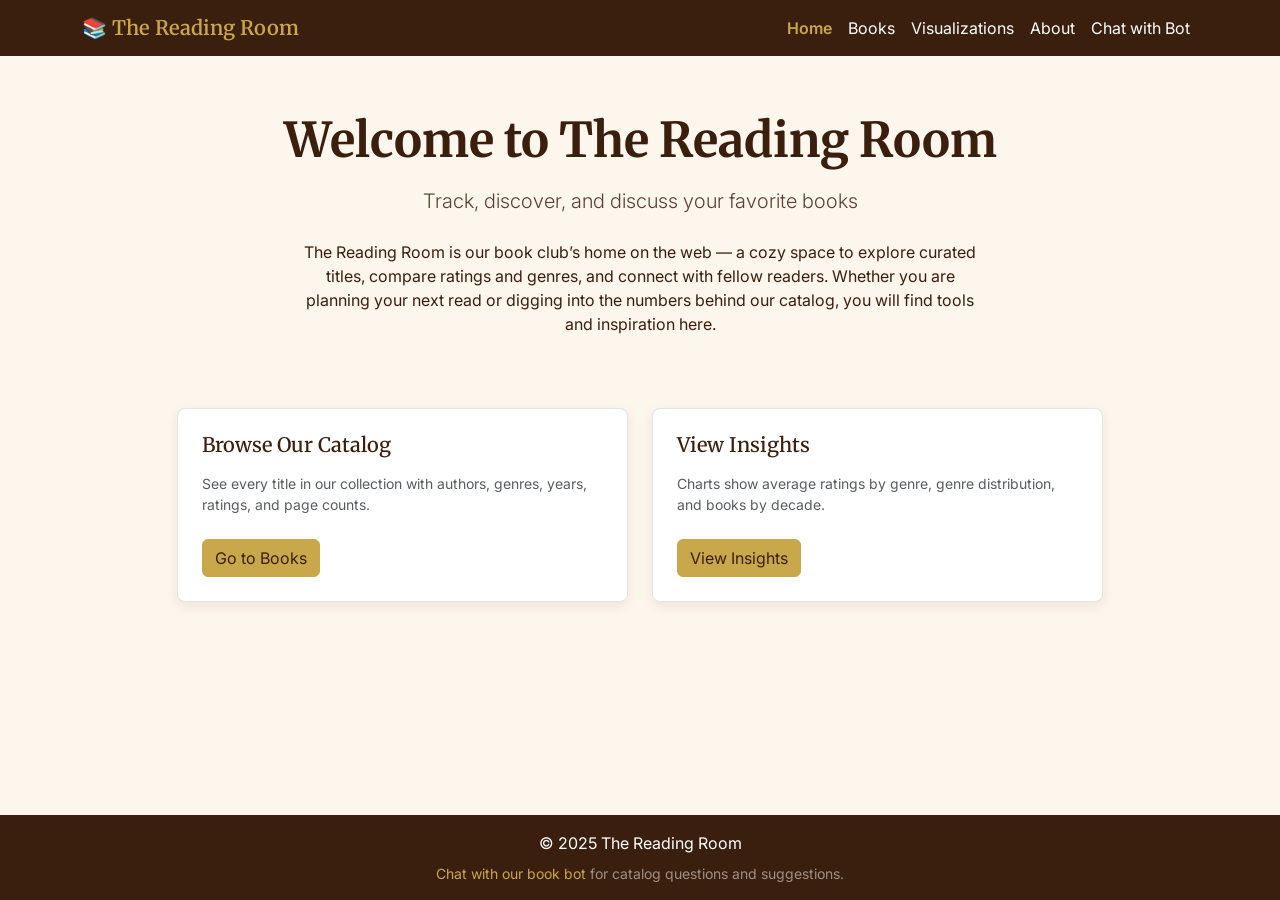
==== index.html @ a320f23f "Initial project setup" ====
<!DOCTYPE html>
<html lang="en">
  <head>
    <meta charset="UTF-8" />
    <meta name="viewport" content="width=device-width, initial-scale=1" />
    <title>The Reading Room — Home</title>
    <link rel="preconnect" href="https://fonts.googleapis.com" />
    <link rel="preconnect" href="https://fonts.gstatic.com" crossorigin />
    <link
      href="https://fonts.googleapis.com/css2?family=Inter:wght@400;500;600&family=Merriweather:wght@400;600;700&display=swap"
      rel="stylesheet"
    />
    <link
      href="https://cdn.jsdelivr.net/npm/bootstrap@5.3.3/dist/css/bootstrap.min.css"
      rel="stylesheet"
    />
    <link rel="stylesheet" href="styles.css" />
  </head>
  <body>
    <nav class="navbar navbar-expand-lg navbar-dark navbar-site">
      <div class="container">
        <a class="navbar-brand" href="index.html">📚 The Reading Room</a>
        <button
          class="navbar-toggler"
          type="button"
          data-bs-toggle="collapse"
          data-bs-target="#mainNav"
          aria-controls="mainNav"
          aria-expanded="false"
          aria-label="Toggle navigation"
        >
          <span class="navbar-toggler-icon"></span>
        </button>
        <div class="collapse navbar-collapse" id="mainNav">
          <ul class="navbar-nav ms-auto">
            <li class="nav-item">
              <a class="nav-link active" aria-current="page" href="index.html">Home</a>
            </li>
            <li class="nav-item"><a class="nav-link" href="books.html">Books</a></li>
            <li class="nav-item">
              <a class="nav-link" href="visualizations.html">Visualizations</a>
            </li>
            <li class="nav-item"><a class="nav-link" href="about.html">About</a></li>
            <li class="nav-item"><a class="nav-link" href="mybot.html">Chat with Bot</a></li>
          </ul>
        </div>
      </div>
    </nav>

    <main>
      <section class="hero-section">
        <div class="container">
          <h1 class="display-5 fw-bold mb-3">Welcome to The Reading Room</h1>
          <p class="lead mb-4">Track, discover, and discuss your favorite books</p>
          <p class="mx-auto" style="max-width: 42rem">
            The Reading Room is our book club’s home on the web — a cozy space to explore
            curated titles, compare ratings and genres, and connect with fellow readers. Whether
            you are planning your next read or digging into the numbers behind our catalog, you
            will find tools and inspiration here.
          </p>
        </div>
      </section>

      <div class="container pb-5">
        <div class="row g-4 justify-content-center">
          <div class="col-md-6 col-lg-5">
            <div class="feature-card p-4">
              <h3 class="h5 mb-3">Browse Our Catalog</h3>
              <p class="text-muted small mb-4">
                See every title in our collection with authors, genres, years, ratings, and page
                counts.
              </p>
              <a class="btn btn-gold" href="books.html">Go to Books</a>
            </div>
          </div>
          <div class="col-md-6 col-lg-5">
            <div class="feature-card p-4">
              <h3 class="h5 mb-3">View Insights</h3>
              <p class="text-muted small mb-4">
                Charts show average ratings by genre, genre distribution, and books by decade.
              </p>
              <a class="btn btn-gold" href="visualizations.html">View Insights</a>
            </div>
          </div>
        </div>
      </div>
    </main>

    <footer class="site-footer">
      <div class="container">
        <div>© 2025 The Reading Room</div>
        <p class="small mb-0 mt-2 text-white-50">
          <a href="mybot.html" class="footer-link">Chat with our book bot</a> for catalog questions
          and suggestions.
        </p>
      </div>
    </footer>

    <script src="https://cdn.jsdelivr.net/npm/bootstrap@5.3.3/dist/js/bootstrap.bundle.min.js"></script>
  </body>
</html>
---- styles.css ----
/* The Reading Room — shared styles */

:root {
  --cream: #FDF6EC;
  --brown: #3B1F0E;
  --gold: #C9A84C;
}

body {
  font-family: "Inter", system-ui, sans-serif;
  background-color: var(--cream);
  color: var(--brown);
  min-height: 100vh;
  display: flex;
  flex-direction: column;
}

h1,
h2,
h3,
h4,
h5,
h6,
.navbar-brand {
  font-family: "Merriweather", Georgia, serif;
}

main {
  flex: 1 0 auto;
}

/* Navbar */
.navbar-site {
  background-color: var(--brown) !important;
}

.navbar-site .navbar-brand {
  color: var(--gold) !important;
  font-weight: 600;
}

.navbar-site .nav-link {
  color: #fff !important;
}

.navbar-site .nav-link:hover,
.navbar-site .nav-link:focus {
  color: var(--gold) !important;
}

.navbar-site .nav-link.active {
  color: var(--gold) !important;
  font-weight: 600;
}

.navbar-site .navbar-toggler {
  border-color: rgba(255, 255, 255, 0.35);
}

.navbar-site .navbar-toggler-icon {
  filter: invert(1);
}

/* Hero */
.hero-section {
  background-color: var(--cream);
  padding: 3.5rem 1rem;
  text-align: center;
}

.hero-section h1 {
  color: var(--brown);
}

.hero-section .lead {
  color: #5c4033;
}

/* Cards */
.feature-card {
  background: #fff;
  border: 1px solid rgba(59, 31, 14, 0.12);
  border-radius: 0.5rem;
  box-shadow: 0 0.25rem 0.75rem rgba(59, 31, 14, 0.08);
  transition: border-color 0.2s ease, box-shadow 0.2s ease;
  height: 100%;
}

.feature-card:hover {
  border-color: var(--gold);
  box-shadow: 0 0.35rem 1rem rgba(201, 168, 76, 0.25);
}

/* Buttons (primary gold) */
.btn-gold {
  --bs-btn-color: var(--brown);
  --bs-btn-bg: var(--gold);
  --bs-btn-border-color: var(--gold);
  --bs-btn-hover-color: var(--brown);
  --bs-btn-hover-bg: #b8963f;
  --bs-btn-hover-border-color: #b8963f;
  --bs-btn-focus-shadow-rgb: 201, 168, 76;
  --bs-btn-active-color: var(--brown);
  --bs-btn-active-bg: #a88638;
  --bs-btn-active-border-color: #a88638;
}

/* Table */
.table-books thead {
  background-color: var(--gold);
  color: var(--brown);
}

.table-books thead th {
  border-color: rgba(59, 31, 14, 0.2);
  font-weight: 600;
}

.table-books.table-striped > tbody > tr:nth-of-type(odd) > * {
  --bs-table-accent-bg: rgba(201, 168, 76, 0.12);
}

.table-books tbody td {
  vertical-align: middle;
}

/* CRUD button row */
.crud-nav .btn {
  min-width: 8.5rem;
}

/* Footer */
.site-footer {
  background-color: var(--brown);
  color: #fff;
  text-align: center;
  padding: 1rem;
  margin-top: auto;
}

.site-footer .footer-link {
  color: var(--gold);
  text-decoration: none;
}

.site-footer .footer-link:hover {
  color: #fff;
  text-decoration: underline;
}

/* Charts */
.chart-wrap {
  max-width: 600px;
  margin: 0 auto;
  position: relative;
}

.chart-card .card-body {
  padding-bottom: 1.75rem;
}

/* Danger card (delete page) */
.card-danger-outline {
  border: 2px solid #dc3545;
  background: #fff8f8;
}
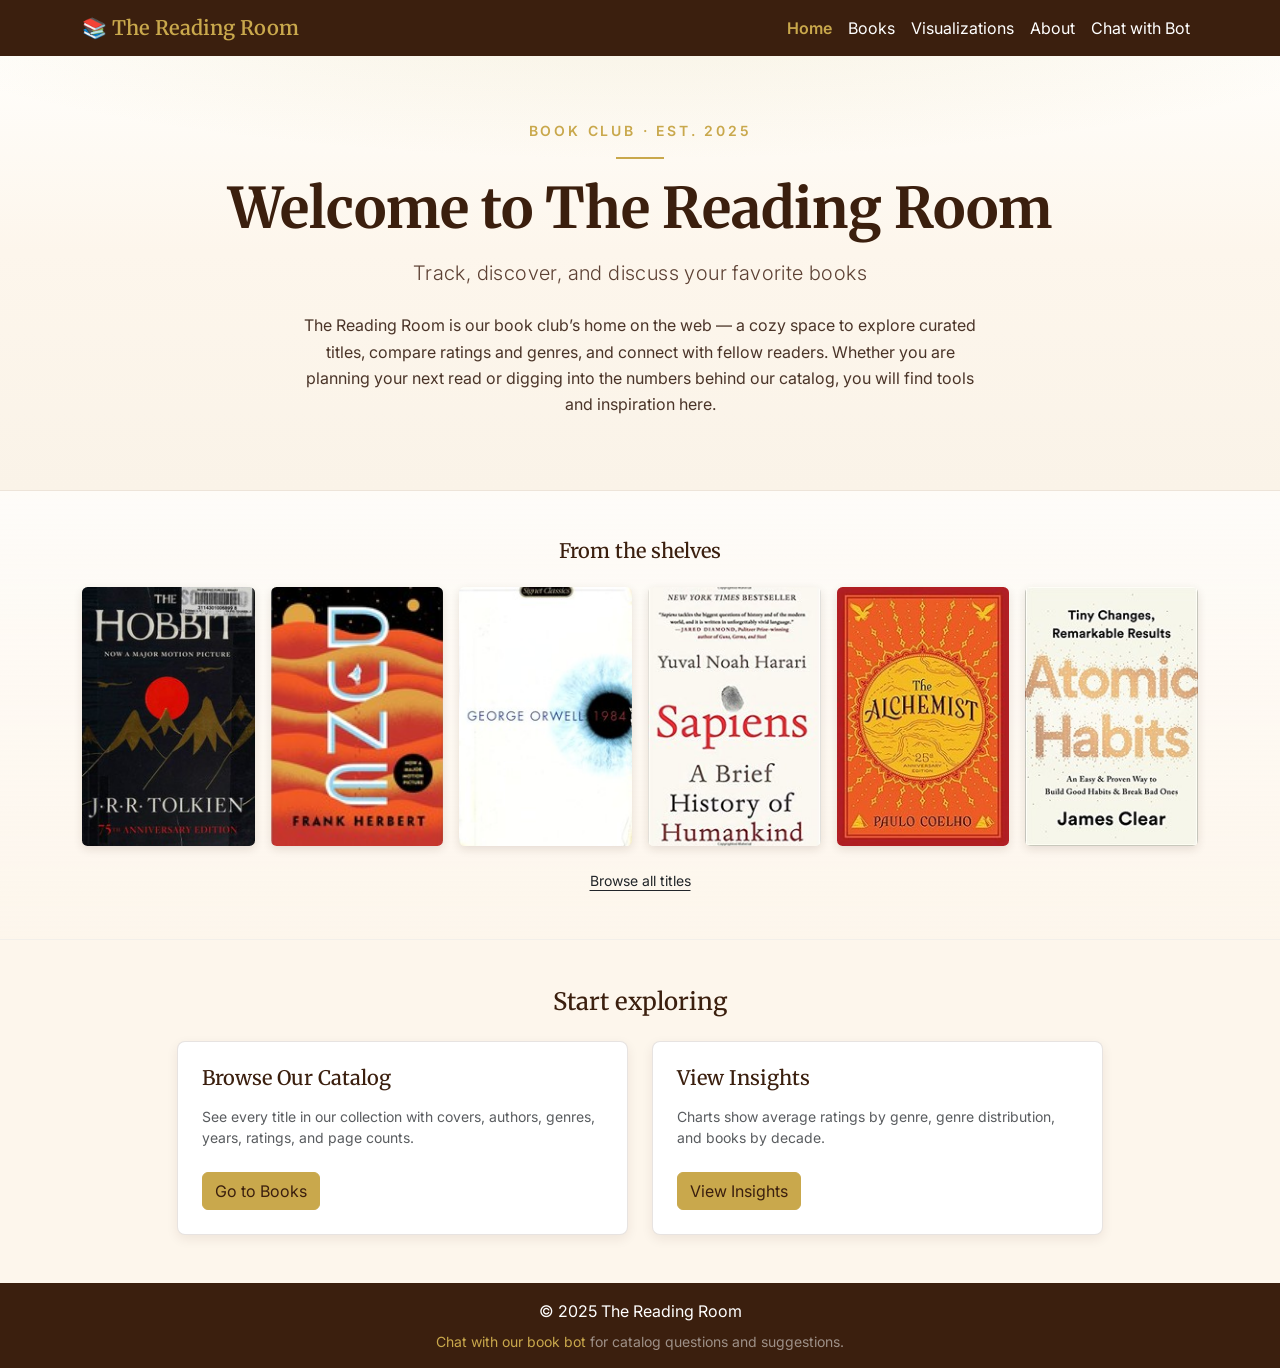
==== commit 6cbf730a: "updates to books and about page." ====
--- a/index.html
+++ b/index.html
@@ -48,42 +48,57 @@
     </nav>
 
     <main>
-      <section class="hero-section">
+      <section class="hero-section hero-section--editorial">
         <div class="container">
-          <h1 class="display-5 fw-bold mb-3">Welcome to The Reading Room</h1>
-          <p class="lead mb-4">Track, discover, and discuss your favorite books</p>
-          <p class="mx-auto" style="max-width: 42rem">
-            The Reading Room is our book club’s home on the web — a cozy space to explore
-            curated titles, compare ratings and genres, and connect with fellow readers. Whether
-            you are planning your next read or digging into the numbers behind our catalog, you
-            will find tools and inspiration here.
+          <p class="hero-kicker text-uppercase small mb-2">Book club · Est. 2025</p>
+          <hr class="hero-rule mx-auto" />
+          <h1 class="display-4 fw-bold mb-3">Welcome to The Reading Room</h1>
+          <p class="lead hero-lead mb-4">Track, discover, and discuss your favorite books</p>
+          <p class="mx-auto hero-prose">
+            The Reading Room is our book club’s home on the web — a cozy space to explore curated
+            titles, compare ratings and genres, and connect with fellow readers. Whether you are
+            planning your next read or digging into the numbers behind our catalog, you will find
+            tools and inspiration here.
           </p>
         </div>
       </section>
 
-      <div class="container pb-5">
-        <div class="row g-4 justify-content-center">
-          <div class="col-md-6 col-lg-5">
-            <div class="feature-card p-4">
-              <h3 class="h5 mb-3">Browse Our Catalog</h3>
-              <p class="text-muted small mb-4">
-                See every title in our collection with authors, genres, years, ratings, and page
-                counts.
-              </p>
-              <a class="btn btn-gold" href="books.html">Go to Books</a>
+      <section class="home-shelf-section py-4 py-md-5">
+        <div class="container">
+          <h2 class="h5 text-center mb-4 home-section-title">From the shelves</h2>
+          <div id="home-shelf" class="row g-3 justify-content-center"></div>
+          <p class="text-center small mt-4 mb-0">
+            <a href="books.html" class="link-dark link-offset-2">Browse all titles</a>
+          </p>
+        </div>
+      </section>
+
+      <section class="home-features py-5">
+        <div class="container">
+          <h2 class="h4 text-center mb-4 home-section-title">Start exploring</h2>
+          <div class="row g-4 justify-content-center">
+            <div class="col-md-6 col-lg-5">
+              <div class="feature-card p-4">
+                <h3 class="h5 mb-3">Browse Our Catalog</h3>
+                <p class="text-muted small mb-4">
+                  See every title in our collection with covers, authors, genres, years, ratings,
+                  and page counts.
+                </p>
+                <a class="btn btn-gold" href="books.html">Go to Books</a>
+              </div>
             </div>
-          </div>
-          <div class="col-md-6 col-lg-5">
-            <div class="feature-card p-4">
-              <h3 class="h5 mb-3">View Insights</h3>
-              <p class="text-muted small mb-4">
-                Charts show average ratings by genre, genre distribution, and books by decade.
-              </p>
-              <a class="btn btn-gold" href="visualizations.html">View Insights</a>
+            <div class="col-md-6 col-lg-5">
+              <div class="feature-card p-4">
+                <h3 class="h5 mb-3">View Insights</h3>
+                <p class="text-muted small mb-4">
+                  Charts show average ratings by genre, genre distribution, and books by decade.
+                </p>
+                <a class="btn btn-gold" href="visualizations.html">View Insights</a>
+              </div>
             </div>
           </div>
         </div>
-      </div>
+      </section>
     </main>
 
     <footer class="site-footer">
@@ -97,5 +112,9 @@
     </footer>
 
     <script src="https://cdn.jsdelivr.net/npm/bootstrap@5.3.3/dist/js/bootstrap.bundle.min.js"></script>
+    <script src="books-data.js"></script>
+    <script src="home-shelf.js"></script>
+    <script src="https://cdn.botpress.cloud/webchat/v3.6/inject.js"></script>
+    <script src="https://files.bpcontent.cloud/2026/04/10/22/20260410220316-DQ32VWR5.js" defer></script>
   </body>
 </html>
--- a/styles.css
+++ b/styles.css
@@ -73,6 +73,160 @@
 }
 
 .hero-section .lead {
+  color: #5c4033;
+}
+
+.hero-section--editorial {
+  background: radial-gradient(
+      ellipse 120% 80% at 50% -20%,
+      rgba(201, 168, 76, 0.18),
+      transparent 55%
+    ),
+    linear-gradient(180deg, #fffefb 0%, var(--cream) 45%, #faf3e8 100%);
+  padding: 4rem 1rem 3.5rem;
+}
+
+.hero-kicker {
+  color: var(--gold);
+  letter-spacing: 0.2em;
+  font-weight: 600;
+}
+
+.hero-rule {
+  width: 3rem;
+  border: none;
+  border-top: 2px solid var(--gold);
+  opacity: 1;
+}
+
+.hero-lead {
+  color: #5c4033;
+  letter-spacing: 0.02em;
+}
+
+.hero-prose {
+  max-width: 42rem;
+  color: #4a3428;
+  line-height: 1.65;
+}
+
+.home-section-title {
+  font-family: "Merriweather", Georgia, serif;
+  color: var(--brown);
+}
+
+.home-shelf-section {
+  background: linear-gradient(180deg, rgba(255, 255, 255, 0.65) 0%, var(--cream) 100%);
+  border-top: 1px solid rgba(59, 31, 14, 0.08);
+  border-bottom: 1px solid rgba(59, 31, 14, 0.06);
+}
+
+.home-features {
+  background-color: var(--cream);
+}
+
+.home-shelf-item {
+  display: block;
+  border-radius: 0.35rem;
+  overflow: hidden;
+  box-shadow: 0 0.2rem 0.6rem rgba(59, 31, 14, 0.12);
+  transition: transform 0.2s ease, box-shadow 0.2s ease;
+}
+
+.home-shelf-item:hover {
+  transform: translateY(-3px);
+  box-shadow: 0 0.4rem 1rem rgba(201, 168, 76, 0.35);
+}
+
+.home-shelf-cover {
+  aspect-ratio: 2 / 3;
+  background: #e8dfd4;
+  position: relative;
+}
+
+.home-shelf-cover img {
+  width: 100%;
+  height: 100%;
+  object-fit: cover;
+  display: block;
+}
+
+.home-shelf-cover--placeholder {
+  display: flex;
+  align-items: center;
+  justify-content: center;
+  min-height: 100%;
+  background: linear-gradient(145deg, var(--gold) 0%, #a0823a 100%);
+  color: var(--brown);
+  font-size: 0.7rem;
+  font-weight: 700;
+  padding: 0.25rem;
+  text-align: center;
+}
+
+.home-shelf-fallback {
+  position: absolute;
+  inset: 0;
+  display: flex;
+  align-items: center;
+  justify-content: center;
+}
+
+/* Book catalog tiles */
+.book-tile {
+  display: flex;
+  flex-direction: column;
+  transition: transform 0.2s ease, box-shadow 0.2s ease;
+}
+
+.book-tile:hover {
+  transform: translateY(-2px);
+}
+
+.book-cover-frame {
+  position: relative;
+  aspect-ratio: 2 / 3;
+  background: #e8dfd4;
+  overflow: hidden;
+}
+
+.book-cover {
+  width: 100%;
+  height: 100%;
+  object-fit: cover;
+  display: block;
+}
+
+.book-cover-fallback {
+  position: absolute;
+  inset: 0;
+  display: flex;
+  align-items: center;
+  justify-content: center;
+  background: linear-gradient(160deg, var(--gold), #8b6a2a);
+}
+
+.book-cover-fallback-letter {
+  font-family: "Merriweather", Georgia, serif;
+  font-size: 3rem;
+  font-weight: 700;
+  color: var(--brown);
+  opacity: 0.9;
+}
+
+.book-tile-title {
+  font-family: "Merriweather", Georgia, serif;
+  line-height: 1.3;
+}
+
+.genre-badge {
+  background: rgba(201, 168, 76, 0.25) !important;
+  color: var(--brown) !important;
+  border: 1px solid rgba(59, 31, 14, 0.15) !important;
+  font-weight: 500;
+}
+
+.book-tile-meta {
   color: #5c4033;
 }
 
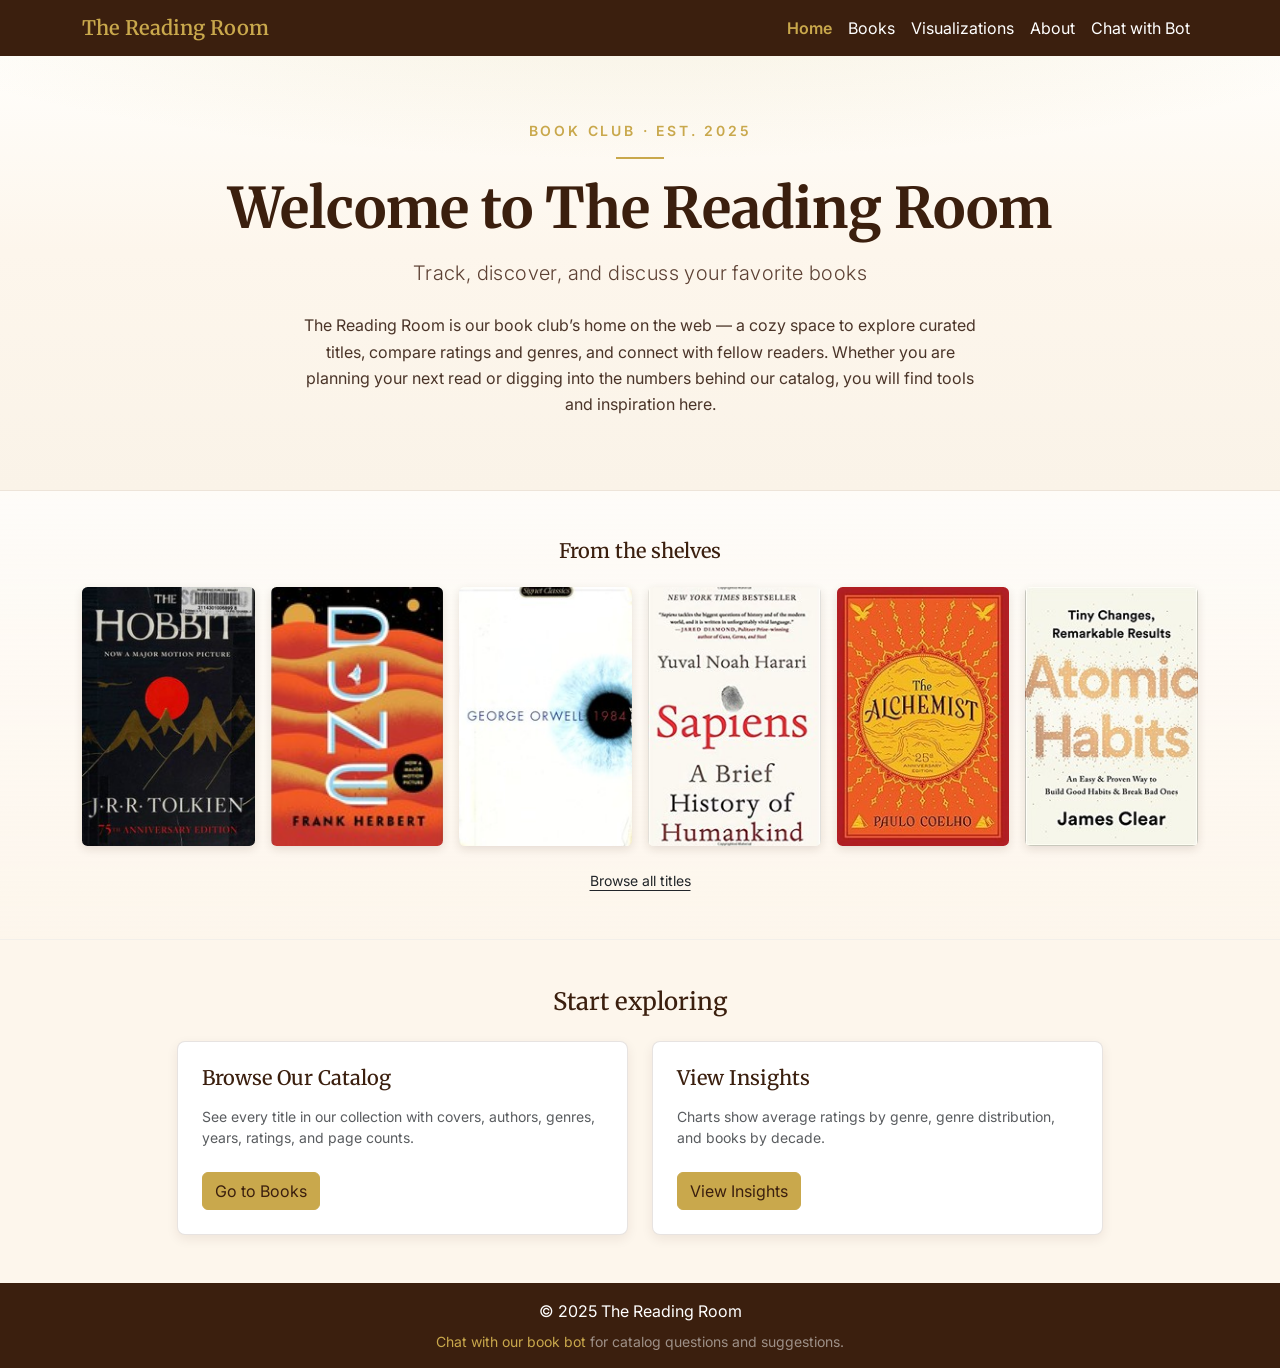
==== commit 919bef46: "removed the emogi from title" ====
--- a/index.html
+++ b/index.html
@@ -19,7 +19,7 @@
   <body>
     <nav class="navbar navbar-expand-lg navbar-dark navbar-site">
       <div class="container">
-        <a class="navbar-brand" href="index.html">📚 The Reading Room</a>
+        <a class="navbar-brand" href="index.html">The Reading Room</a>
         <button
           class="navbar-toggler"
           type="button"
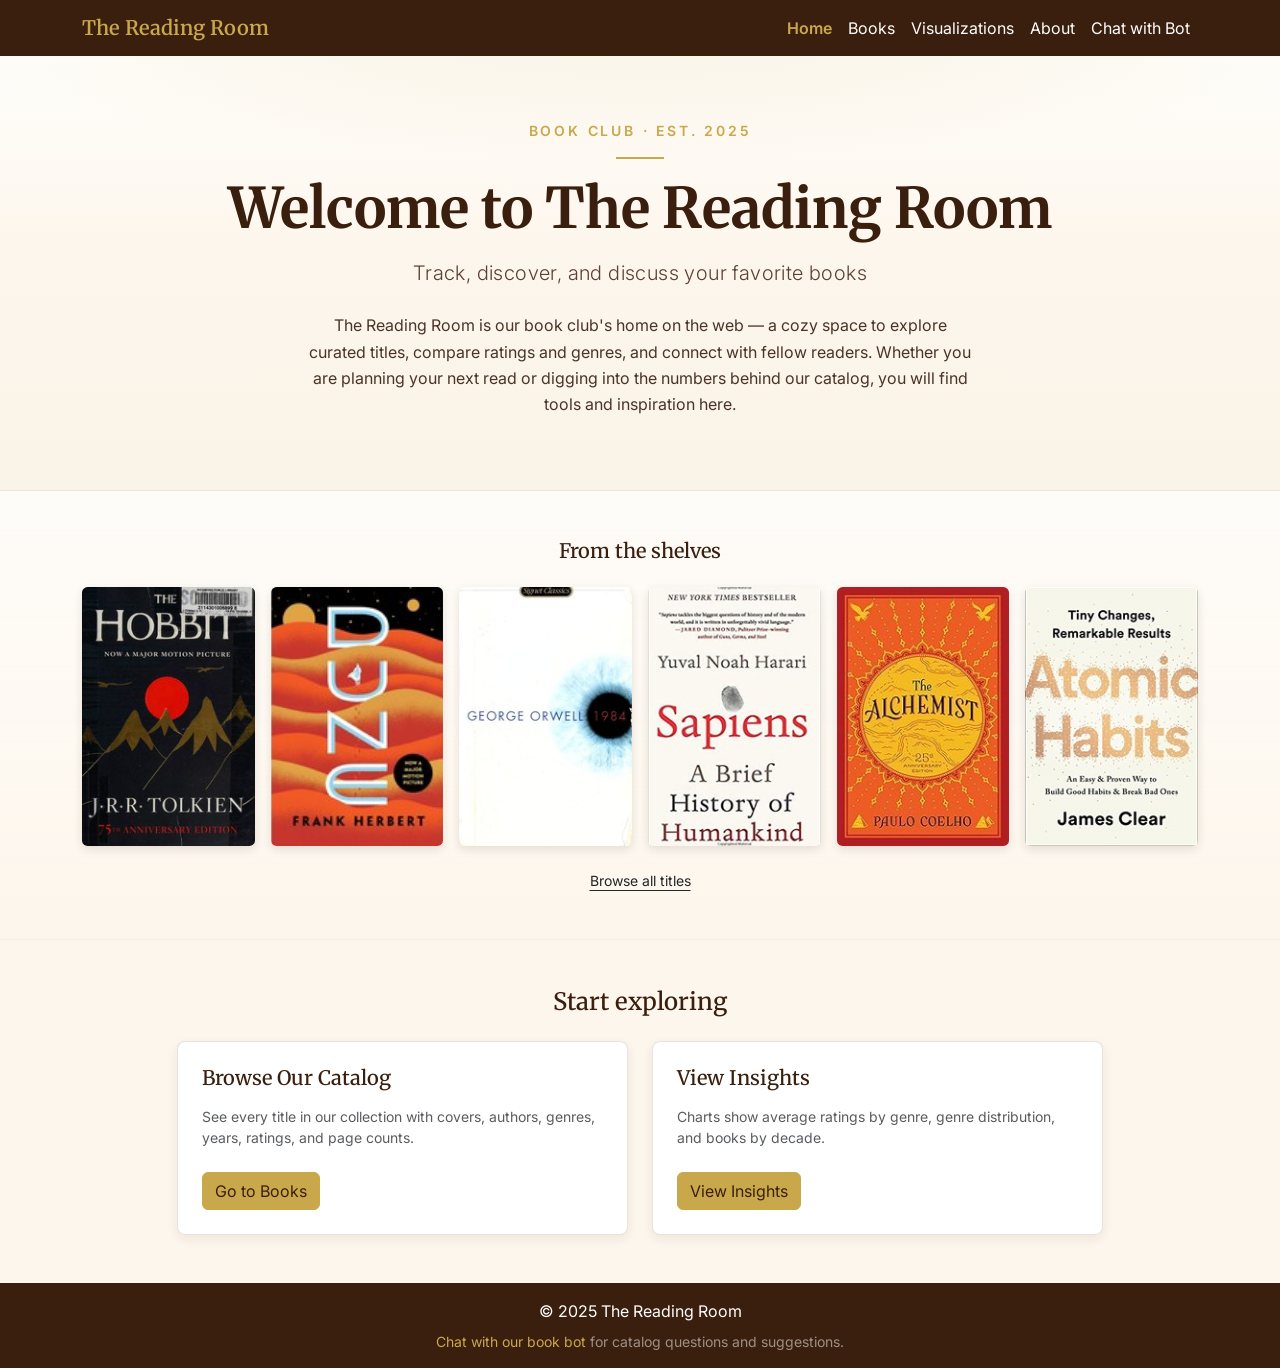
==== commit 91e5e9ad: "fixed errors" ====
--- a/index.html
+++ b/index.html
@@ -3,7 +3,7 @@
   <head>
     <meta charset="UTF-8" />
     <meta name="viewport" content="width=device-width, initial-scale=1" />
-    <title>The Reading Room — Home</title>
+    <title>The Reading Room &mdash; Home</title>
     <link rel="preconnect" href="https://fonts.googleapis.com" />
     <link rel="preconnect" href="https://fonts.gstatic.com" crossorigin />
     <link
@@ -50,12 +50,12 @@
     <main>
       <section class="hero-section hero-section--editorial">
         <div class="container">
-          <p class="hero-kicker text-uppercase small mb-2">Book club · Est. 2025</p>
+          <p class="hero-kicker text-uppercase small mb-2">Book club &middot; Est. 2025</p>
           <hr class="hero-rule mx-auto" />
           <h1 class="display-4 fw-bold mb-3">Welcome to The Reading Room</h1>
           <p class="lead hero-lead mb-4">Track, discover, and discuss your favorite books</p>
           <p class="mx-auto hero-prose">
-            The Reading Room is our book club’s home on the web — a cozy space to explore curated
+            The Reading Room is our book club's home on the web &mdash; a cozy space to explore curated
             titles, compare ratings and genres, and connect with fellow readers. Whether you are
             planning your next read or digging into the numbers behind our catalog, you will find
             tools and inspiration here.
@@ -103,7 +103,7 @@
 
     <footer class="site-footer">
       <div class="container">
-        <div>© 2025 The Reading Room</div>
+        <div>&copy; 2025 The Reading Room</div>
         <p class="small mb-0 mt-2 text-white-50">
           <a href="mybot.html" class="footer-link">Chat with our book bot</a> for catalog questions
           and suggestions.
--- a/styles.css
+++ b/styles.css
@@ -1,4 +1,4 @@
-/* The Reading Room — shared styles */
+/* The Reading Room - shared styles */
 
 :root {
   --cream: #FDF6EC;
